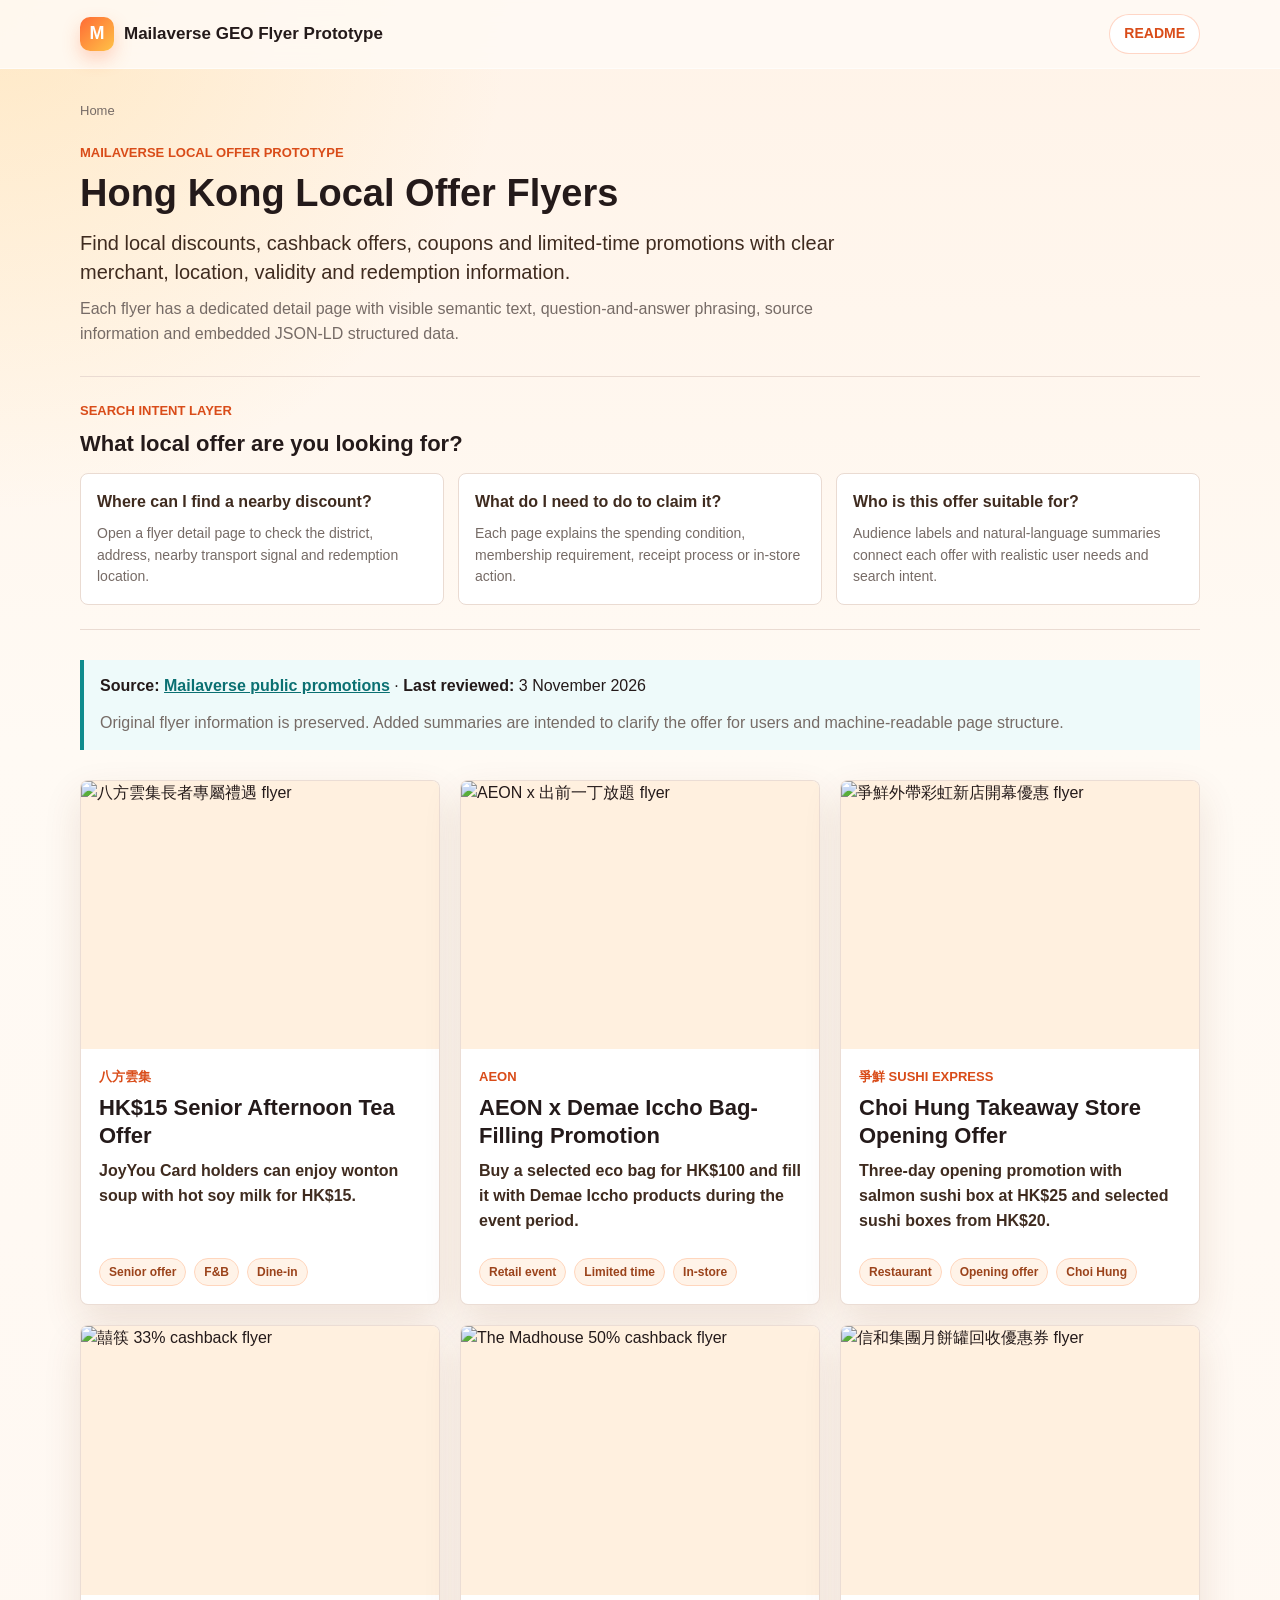
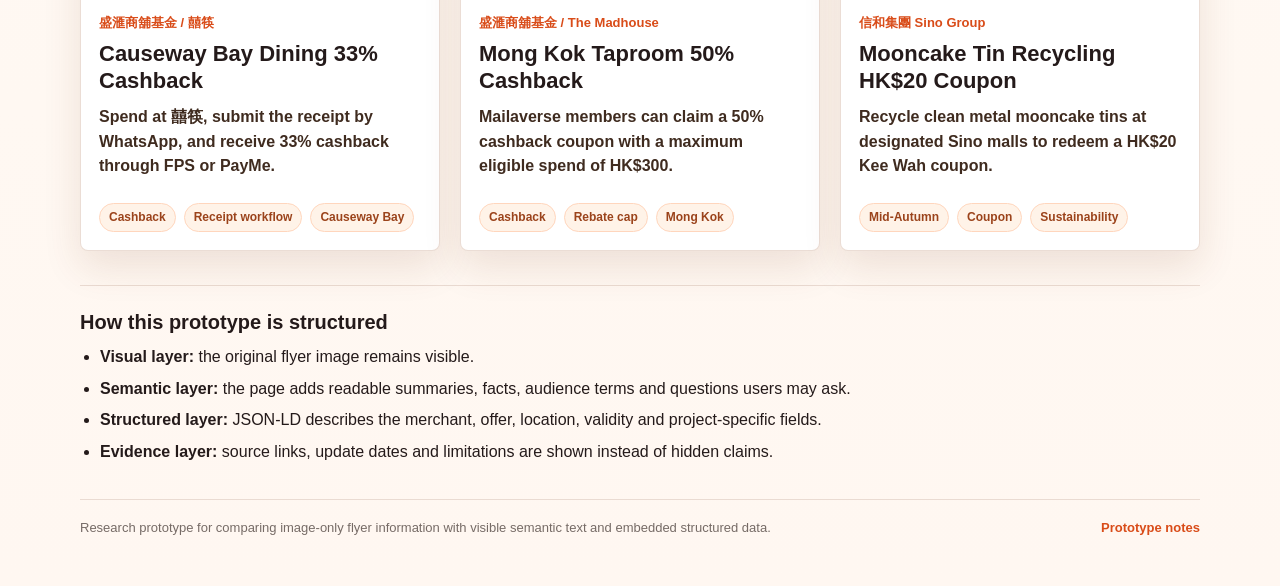
==== index.html @ 03ae6b52 "Add GEO flyer prototype and enable GitHub Pages. Co-authored-by: jwu07421 <jwu07421@users.noreply.gi" ====
<!doctype html>
<html lang="en">
<head>
  <meta charset="utf-8">
  <meta name="viewport" content="width=device-width, initial-scale=1">
  <title>Hong Kong Local Offer Flyers | Mailaverse GEO Prototype</title>
  <meta name="description" content="A structured collection of Hong Kong local offer flyers with visible summaries, search-intent questions and embedded JSON-LD examples.">
  <link rel="sitemap" type="application/xml" href="sitemap.xml">
  <link rel="stylesheet" href="assets/css/style.css">
  <script type="application/ld+json">
  {
    "@context": "https://schema.org",
    "@type": "ItemList",
    "name": "Mailaverse GEO flyer prototype offers",
    "description": "A small prototype list of selected Mailaverse flyer pages for testing semantic text and JSON-LD structured data.",
    "itemListElement": [
      {
        "@type": "ListItem",
        "position": 1,
        "url": "https://jwu07421.github.io/geo-flyer-prototype/offers/offer_001_bafang.html",
        "name": "八方雲集長者專屬禮遇"
      },
      {
        "@type": "ListItem",
        "position": 2,
        "url": "https://jwu07421.github.io/geo-flyer-prototype/offers/offer_002_aeon.html",
        "name": "AEON x 日清の出前一丁放題"
      },
      {
        "@type": "ListItem",
        "position": 3,
        "url": "https://jwu07421.github.io/geo-flyer-prototype/offers/offer_003_sushi_express.html",
        "name": "爭鮮外帶彩虹新店開幕優惠"
      },
      {
        "@type": "ListItem",
        "position": 4,
        "url": "https://jwu07421.github.io/geo-flyer-prototype/offers/offer_004_hei_chop.html",
        "name": "囍筷 33% 現金回贈"
      },
      {
        "@type": "ListItem",
        "position": 5,
        "url": "https://jwu07421.github.io/geo-flyer-prototype/offers/offer_005_madhouse.html",
        "name": "The Madhouse 50% 現金回贈"
      },
      {
        "@type": "ListItem",
        "position": 6,
        "url": "https://jwu07421.github.io/geo-flyer-prototype/offers/offer_006_sino_mooncake_recycling.html",
        "name": "信和集團月餅罐回收 HK$20 奇華優惠券"
      }
    ]
  }
  </script>
</head>
<body>
  <header class="site-header">
    <div class="site-header-inner">
      <div class="brand">Mailaverse GEO Flyer Prototype</div>
      <a class="nav-link" href="README.md">README</a>
    </div>
  </header>

  <main class="page-shell">
    <nav class="breadcrumbs" aria-label="Breadcrumb">
      <span aria-current="page">Home</span>
    </nav>

    <section class="intro">
      <p class="eyebrow">Mailaverse local offer prototype</p>
      <h1>Hong Kong Local Offer Flyers</h1>
      <p class="lead">Find local discounts, cashback offers, coupons and limited-time promotions with clear merchant, location, validity and redemption information.</p>
      <p class="muted">Each flyer has a dedicated detail page with visible semantic text, question-and-answer phrasing, source information and embedded JSON-LD structured data.</p>
    </section>

    <section class="question-strip" aria-labelledby="search-questions-heading">
      <div class="section-heading">
        <p class="eyebrow">Search intent layer</p>
        <h2 id="search-questions-heading">What local offer are you looking for?</h2>
      </div>
      <div class="question-grid">
        <article class="question-item">
          <h3>Where can I find a nearby discount?</h3>
          <p>Open a flyer detail page to check the district, address, nearby transport signal and redemption location.</p>
        </article>
        <article class="question-item">
          <h3>What do I need to do to claim it?</h3>
          <p>Each page explains the spending condition, membership requirement, receipt process or in-store action.</p>
        </article>
        <article class="question-item">
          <h3>Who is this offer suitable for?</h3>
          <p>Audience labels and natural-language summaries connect each offer with realistic user needs and search intent.</p>
        </article>
      </div>
    </section>

    <section class="source-bar" aria-label="Prototype source and update information">
      <p><strong>Source:</strong> <a href="https://portal.mailaverse.io/promotions">Mailaverse public promotions</a> · <strong>Last reviewed:</strong> <time datetime="2026-11-03">3 November 2026</time></p>
      <p class="muted">Original flyer information is preserved. Added summaries are intended to clarify the offer for users and machine-readable page structure.</p>
    </section>

    <section class="offer-grid" aria-label="Selected flyer pages">
      <a class="offer-card" href="offers/offer_001_bafang.html">
        <img src="https://storage.googleapis.com/flyer-genie.firebasestorage.app/flyers/8725f884-cecf-4f3e-906e-ceb6dc8c4cad.png" alt="八方雲集長者專屬禮遇 flyer">
        <div class="offer-card-body">
          <div class="merchant">八方雲集</div>
          <h2>HK$15 Senior Afternoon Tea Offer</h2>
          <p class="reward">JoyYou Card holders can enjoy wonton soup with hot soy milk for HK$15.</p>
          <div class="tag-row">
            <span class="tag">Senior offer</span>
            <span class="tag">F&B</span>
            <span class="tag">Dine-in</span>
          </div>
        </div>
      </a>

      <a class="offer-card" href="offers/offer_002_aeon.html">
        <img src="https://storage.googleapis.com/flyer-genie.firebasestorage.app/coverPhoto/1791027240029_coverPhoto_1791027239620.jpeg" alt="AEON x 出前一丁放題 flyer">
        <div class="offer-card-body">
          <div class="merchant">AEON</div>
          <h2>AEON x Demae Iccho Bag-Filling Promotion</h2>
          <p class="reward">Buy a selected eco bag for HK$100 and fill it with Demae Iccho products during the event period.</p>
          <div class="tag-row">
            <span class="tag">Retail event</span>
            <span class="tag">Limited time</span>
            <span class="tag">In-store</span>
          </div>
        </div>
      </a>

      <a class="offer-card" href="offers/offer_003_sushi_express.html">
        <img src="https://storage.googleapis.com/flyer-genie.firebasestorage.app/flyers/37bd74fc-16dc-4d5b-b337-3d75eebb409e.png" alt="爭鮮外帶彩虹新店開幕優惠 flyer">
        <div class="offer-card-body">
          <div class="merchant">爭鮮 SUSHI EXPRESS</div>
          <h2>Choi Hung Takeaway Store Opening Offer</h2>
          <p class="reward">Three-day opening promotion with salmon sushi box at HK$25 and selected sushi boxes from HK$20.</p>
          <div class="tag-row">
            <span class="tag">Restaurant</span>
            <span class="tag">Opening offer</span>
            <span class="tag">Choi Hung</span>
          </div>
        </div>
      </a>

      <a class="offer-card" href="offers/offer_004_hei_chop.html">
        <img src="https://storage.googleapis.com/flyer-genie.firebasestorage.app/flyers/be16b729-46cf-4326-9c2f-cbbdcfa36b12.png" alt="囍筷 33% cashback flyer">
        <div class="offer-card-body">
          <div class="merchant">盛滙商舖基金 / 囍筷</div>
          <h2>Causeway Bay Dining 33% Cashback</h2>
          <p class="reward">Spend at 囍筷, submit the receipt by WhatsApp, and receive 33% cashback through FPS or PayMe.</p>
          <div class="tag-row">
            <span class="tag">Cashback</span>
            <span class="tag">Receipt workflow</span>
            <span class="tag">Causeway Bay</span>
          </div>
        </div>
      </a>

      <a class="offer-card" href="offers/offer_005_madhouse.html">
        <img src="https://storage.googleapis.com/flyer-genie.firebasestorage.app/coverPhoto/1790765015491_coverPhoto_1790765011333.png" alt="The Madhouse 50% cashback flyer">
        <div class="offer-card-body">
          <div class="merchant">盛滙商舖基金 / The Madhouse</div>
          <h2>Mong Kok Taproom 50% Cashback</h2>
          <p class="reward">Mailaverse members can claim a 50% cashback coupon with a maximum eligible spend of HK$300.</p>
          <div class="tag-row">
            <span class="tag">Cashback</span>
            <span class="tag">Rebate cap</span>
            <span class="tag">Mong Kok</span>
          </div>
        </div>
      </a>

      <a class="offer-card" href="offers/offer_006_sino_mooncake_recycling.html">
        <img src="https://storage.googleapis.com/flyer-genie.firebasestorage.app/flyers/78d3bc1e-450d-4238-8495-13ba56b0217a.png" alt="信和集團月餅罐回收優惠券 flyer">
        <div class="offer-card-body">
          <div class="merchant">信和集團 Sino Group</div>
          <h2>Mooncake Tin Recycling HK$20 Coupon</h2>
          <p class="reward">Recycle clean metal mooncake tins at designated Sino malls to redeem a HK$20 Kee Wah coupon.</p>
          <div class="tag-row">
            <span class="tag">Mid-Autumn</span>
            <span class="tag">Coupon</span>
            <span class="tag">Sustainability</span>
          </div>
        </div>
      </a>
    </section>

    <section class="method-note" aria-labelledby="prototype-method-heading">
      <h2 id="prototype-method-heading">How this prototype is structured</h2>
      <ul class="method-list">
        <li><strong>Visual layer:</strong> the original flyer image remains visible.</li>
        <li><strong>Semantic layer:</strong> the page adds readable summaries, facts, audience terms and questions users may ask.</li>
        <li><strong>Structured layer:</strong> JSON-LD describes the merchant, offer, location, validity and project-specific fields.</li>
        <li><strong>Evidence layer:</strong> source links, update dates and limitations are shown instead of hidden claims.</li>
      </ul>
    </section>

    <footer class="site-footer">
      <p>Research prototype for comparing image-only flyer information with visible semantic text and embedded structured data.</p>
      <a href="README.md">Prototype notes</a>
    </footer>
  </main>
</body>
</html>
---- assets/css/style.css ----
:root {
  color-scheme: light;
  --ink: #241a1a;
  --muted: #766b66;
  --line: #eadbd2;
  --paper: #ffffff;
  --soft: #fff7f1;
  --cream: #fffaf4;
  --coral: #ff6b35;
  --coral-dark: #d94c19;
  --gold: #ffc247;
  --teal: #0f8b8d;
  --green: #12835a;
  --amber: #b46800;
  --shadow: 0 16px 38px rgba(116, 54, 24, 0.12);
}

* {
  box-sizing: border-box;
}

body {
  margin: 0;
  background:
    radial-gradient(circle at top left, rgba(255, 194, 71, 0.22), transparent 32rem),
    linear-gradient(180deg, #fff3e8 0%, #fffaf4 34%, #fff7f1 100%);
  color: var(--ink);
  font-family: Arial, Helvetica, sans-serif;
  line-height: 1.55;
}

a {
  color: inherit;
}

.site-header {
  position: sticky;
  top: 0;
  z-index: 10;
  border-bottom: 1px solid rgba(255, 255, 255, 0.62);
  background: rgba(255, 250, 244, 0.88);
  backdrop-filter: blur(14px);
}

.site-header-inner,
.page-shell {
  width: min(1120px, calc(100% - 40px));
  margin: 0 auto;
}

.site-header-inner {
  display: flex;
  align-items: center;
  justify-content: space-between;
  gap: 24px;
  min-height: 68px;
}

.brand {
  display: inline-flex;
  align-items: center;
  gap: 10px;
  font-size: 17px;
  font-weight: 700;
}

.brand::before {
  display: inline-grid;
  width: 34px;
  height: 34px;
  border-radius: 10px;
  background: linear-gradient(135deg, var(--coral), var(--gold));
  box-shadow: 0 8px 18px rgba(255, 107, 53, 0.28);
  color: #ffffff;
  content: "M";
  font-size: 18px;
  font-weight: 800;
  place-items: center;
}

.nav-link {
  border: 1px solid rgba(255, 107, 53, 0.28);
  border-radius: 999px;
  background: #ffffff;
  color: var(--coral-dark);
  font-size: 14px;
  font-weight: 700;
  padding: 8px 14px;
  text-decoration: none;
}

.page-shell {
  padding: 32px 0 48px;
}

.breadcrumbs {
  display: flex;
  gap: 8px;
  margin-bottom: 22px;
  color: var(--muted);
  font-size: 13px;
}

.breadcrumbs a {
  color: var(--coral-dark);
  font-weight: 700;
  text-decoration: none;
}

.intro {
  max-width: 780px;
  margin-bottom: 28px;
}

.lead {
  color: #3f2b1f;
  font-size: 20px;
  line-height: 1.45;
  margin-bottom: 10px;
}

.eyebrow {
  color: var(--coral-dark);
  font-size: 13px;
  font-weight: 700;
  letter-spacing: 0;
  margin: 0 0 8px;
  text-transform: uppercase;
}

h1 {
  font-size: 38px;
  line-height: 1.2;
  margin: 0 0 12px;
}

h2 {
  font-size: 22px;
  line-height: 1.25;
  margin: 0 0 10px;
}

h3 {
  font-size: 17px;
  margin: 0 0 8px;
}

p {
  margin: 0 0 12px;
}

.section-heading {
  margin-bottom: 16px;
}

.section-heading h2 {
  margin-bottom: 0;
}

.question-strip {
  border-top: 1px solid var(--line);
  border-bottom: 1px solid var(--line);
  margin: 30px 0;
  padding: 24px 0;
}

.question-grid {
  display: grid;
  grid-template-columns: repeat(3, minmax(0, 1fr));
  gap: 14px;
}

.question-item {
  border: 1px solid var(--line);
  border-radius: 8px;
  background: #ffffff;
  padding: 16px;
}

.question-item h3 {
  color: #3f2b1f;
  font-size: 16px;
}

.question-item p {
  color: var(--muted);
  font-size: 14px;
  margin-bottom: 0;
}

.source-bar {
  border-left: 4px solid var(--teal);
  background: #eefafa;
  margin: 24px 0 30px;
  padding: 14px 16px;
}

.source-bar p:last-child {
  margin-bottom: 0;
}

.source-bar a,
.source-section a {
  color: #0b7072;
  font-weight: 700;
}

.muted {
  color: var(--muted);
}

.offer-grid {
  display: grid;
  grid-template-columns: repeat(3, minmax(0, 1fr));
  gap: 20px;
}

.offer-card {
  display: flex;
  min-height: 100%;
  overflow: hidden;
  flex-direction: column;
  border: 1px solid rgba(234, 219, 210, 0.92);
  border-radius: 8px;
  background: var(--paper);
  box-shadow: var(--shadow);
  text-decoration: none;
  transition: transform 160ms ease, box-shadow 160ms ease;
}

.offer-card:hover {
  box-shadow: 0 20px 44px rgba(116, 54, 24, 0.16);
  transform: translateY(-3px);
}

.offer-card img {
  width: 100%;
  aspect-ratio: 4 / 3;
  object-fit: cover;
  background: #fff0df;
}

.offer-card-body {
  display: flex;
  flex: 1;
  flex-direction: column;
  padding: 18px;
}

.merchant {
  color: var(--coral-dark);
  font-size: 13px;
  font-weight: 700;
  margin-bottom: 7px;
}

.reward {
  color: #3f2b1f;
  font-weight: 700;
}

.tag-row {
  display: flex;
  flex-wrap: wrap;
  gap: 8px;
  margin-top: auto;
  padding-top: 12px;
}

.tag {
  border: 1px solid #ffd6bd;
  border-radius: 999px;
  background: #fff3e8;
  color: #9b431b;
  font-size: 12px;
  font-weight: 700;
  padding: 4px 9px;
}

.detail-grid {
  display: grid;
  grid-template-columns: minmax(0, 1.08fr) minmax(320px, 0.92fr);
  gap: 24px;
  align-items: start;
}

.page-meta {
  display: flex;
  flex-wrap: wrap;
  gap: 8px;
  margin-top: 16px;
}

.meta-chip {
  border: 1px solid #ffd6bd;
  border-radius: 999px;
  background: #fff3e8;
  color: #9b431b;
  font-size: 12px;
  font-weight: 700;
  padding: 4px 10px;
}

.panel {
  overflow: hidden;
  border: 1px solid rgba(234, 219, 210, 0.92);
  border-radius: 8px;
  background: var(--paper);
  box-shadow: var(--shadow);
}

.panel-body {
  padding: 22px;
}

.flyer-image {
  display: block;
  width: 100%;
  border-bottom: 1px solid var(--line);
  background: #fff0df;
}

.field-list {
  display: grid;
  grid-template-columns: 150px minmax(0, 1fr);
  gap: 12px 18px;
  margin: 0;
}

.field-list dt {
  color: var(--muted);
  font-weight: 700;
}

.field-list dd {
  margin: 0;
}

.section {
  margin-top: 22px;
}

.question-list {
  margin-top: 28px;
}

.persona-section {
  border-top: 1px solid var(--line);
  margin-top: 30px;
  padding-top: 24px;
}

.persona-summary {
  max-width: 820px;
  color: #3f2b1f;
  margin-bottom: 16px;
}

.persona-grid {
  display: grid;
  grid-template-columns: repeat(3, minmax(0, 1fr));
  gap: 12px;
}

.persona-item {
  border: 1px solid #d6ecec;
  border-radius: 8px;
  background: #f5ffff;
  padding: 14px;
}

.persona-item h3 {
  color: #0b7072;
  font-size: 15px;
}

.persona-item p {
  color: #3f2b1f;
  font-size: 14px;
  margin-bottom: 0;
}

.question-list > h2 {
  margin-bottom: 14px;
}

.question-list .question-item {
  margin-bottom: 10px;
}

.question-list .question-item p {
  color: #3f2b1f;
}

.source-section {
  border-top: 1px solid var(--line);
  margin-top: 30px;
  padding-top: 24px;
}

.source-section h2 {
  font-size: 20px;
}

.source-list,
.method-list {
  margin: 0;
  padding-left: 20px;
}

.source-list li,
.method-list li {
  margin-bottom: 7px;
}

.method-note {
  border-top: 1px solid var(--line);
  margin-top: 34px;
  padding-top: 24px;
}

.method-note h2 {
  font-size: 20px;
}

.site-footer {
  display: flex;
  align-items: center;
  justify-content: space-between;
  gap: 20px;
  border-top: 1px solid var(--line);
  margin-top: 34px;
  padding-top: 18px;
  color: var(--muted);
  font-size: 13px;
}

.site-footer p {
  margin-bottom: 0;
}

.site-footer a {
  color: var(--coral-dark);
  font-weight: 700;
  text-decoration: none;
}

.json-note {
  border-left: 4px solid var(--teal);
  background: #eefafa;
  padding: 14px 16px;
}

.schema-note {
  border-left: 4px solid var(--coral);
  background: #fff3e8;
  padding: 14px 16px;
}

.footer-note {
  margin-top: 30px;
  color: var(--muted);
  font-size: 13px;
}

@media (max-width: 860px) {
  .offer-grid,
  .question-grid,
  .detail-grid,
  .persona-grid {
    grid-template-columns: 1fr;
  }

  h1 {
    font-size: 28px;
  }

  .field-list {
    grid-template-columns: 1fr;
  }

  .site-footer {
    align-items: flex-start;
    flex-direction: column;
  }
}
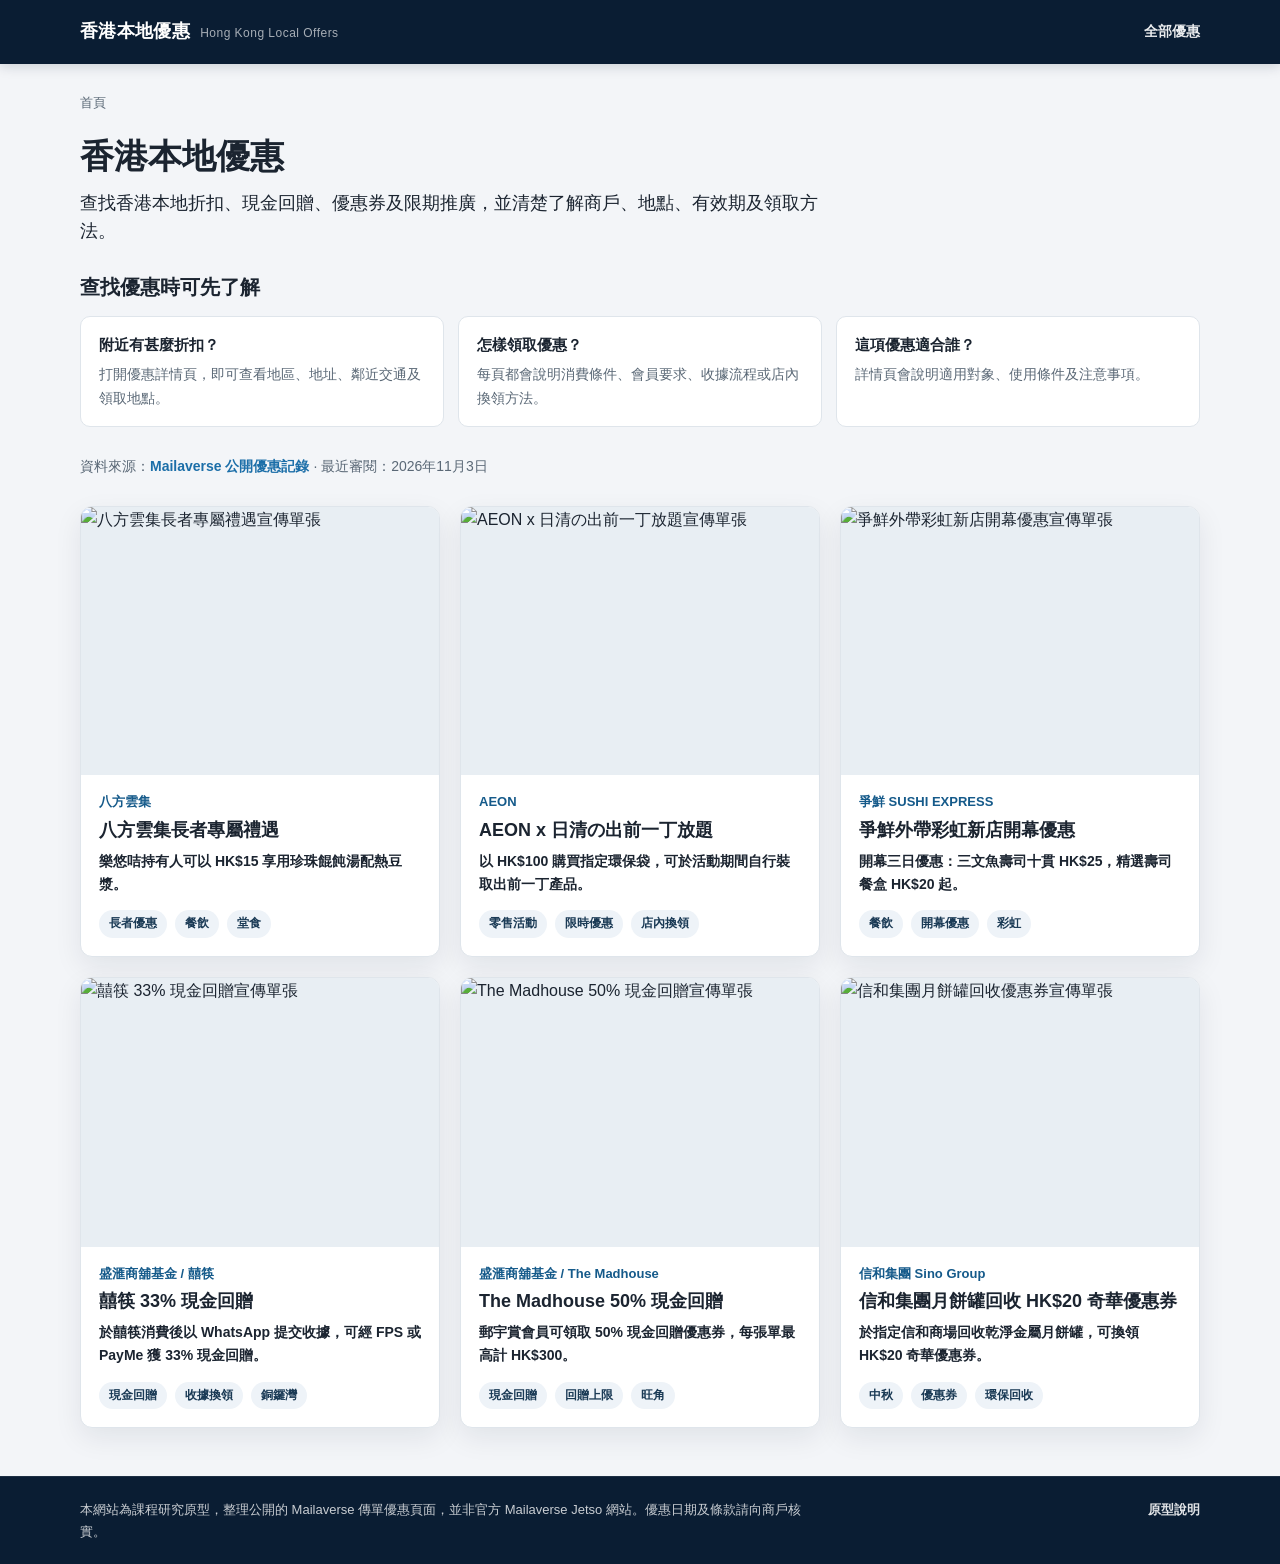
==== commit 1fdf481d: "Restyle prototype as a consumer offer directory and hide JSON-LD from the visible page. Co-authored-" ====
--- a/index.html
+++ b/index.html
@@ -1,205 +1,233 @@
 <!doctype html>
-<html lang="en">
+<html lang="zh-Hant">
 <head>
   <meta charset="utf-8">
   <meta name="viewport" content="width=device-width, initial-scale=1">
-  <title>Hong Kong Local Offer Flyers | Mailaverse GEO Prototype</title>
-  <meta name="description" content="A structured collection of Hong Kong local offer flyers with visible summaries, search-intent questions and embedded JSON-LD examples.">
+  <title>香港本地優惠</title>
+  <meta name="description" content="查找香港本地折扣、現金回贈、優惠券及限期推廣，並清楚了解商戶、地點、有效期及領取方法。">
   <link rel="sitemap" type="application/xml" href="sitemap.xml">
   <link rel="stylesheet" href="assets/css/style.css">
   <script type="application/ld+json">
-  {
-    "@context": "https://schema.org",
-    "@type": "ItemList",
-    "name": "Mailaverse GEO flyer prototype offers",
-    "description": "A small prototype list of selected Mailaverse flyer pages for testing semantic text and JSON-LD structured data.",
-    "itemListElement": [
-      {
-        "@type": "ListItem",
-        "position": 1,
-        "url": "https://jwu07421.github.io/geo-flyer-prototype/offers/offer_001_bafang.html",
-        "name": "八方雲集長者專屬禮遇"
+{
+  "@context": "https://schema.org",
+  "@graph": [
+    {
+      "@type": "WebSite",
+      "@id": "https://jwu07421.github.io/geo-flyer-prototype/#website",
+      "name": "香港本地優惠",
+      "url": "https://jwu07421.github.io/geo-flyer-prototype/",
+      "inLanguage": "zh-Hant",
+      "description": "查找香港本地折扣、現金回贈、優惠券及限期推廣。"
+    },
+    {
+      "@type": "WebPage",
+      "@id": "https://jwu07421.github.io/geo-flyer-prototype/#webpage",
+      "url": "https://jwu07421.github.io/geo-flyer-prototype/",
+      "name": "香港本地優惠",
+      "isPartOf": {
+        "@id": "https://jwu07421.github.io/geo-flyer-prototype/#website"
       },
-      {
-        "@type": "ListItem",
-        "position": 2,
-        "url": "https://jwu07421.github.io/geo-flyer-prototype/offers/offer_002_aeon.html",
-        "name": "AEON x 日清の出前一丁放題"
+      "breadcrumb": {
+        "@id": "https://jwu07421.github.io/geo-flyer-prototype/#breadcrumb"
       },
-      {
-        "@type": "ListItem",
-        "position": 3,
-        "url": "https://jwu07421.github.io/geo-flyer-prototype/offers/offer_003_sushi_express.html",
-        "name": "爭鮮外帶彩虹新店開幕優惠"
-      },
-      {
-        "@type": "ListItem",
-        "position": 4,
-        "url": "https://jwu07421.github.io/geo-flyer-prototype/offers/offer_004_hei_chop.html",
-        "name": "囍筷 33% 現金回贈"
-      },
-      {
-        "@type": "ListItem",
-        "position": 5,
-        "url": "https://jwu07421.github.io/geo-flyer-prototype/offers/offer_005_madhouse.html",
-        "name": "The Madhouse 50% 現金回贈"
-      },
-      {
-        "@type": "ListItem",
-        "position": 6,
-        "url": "https://jwu07421.github.io/geo-flyer-prototype/offers/offer_006_sino_mooncake_recycling.html",
-        "name": "信和集團月餅罐回收 HK$20 奇華優惠券"
+      "inLanguage": "zh-Hant",
+      "dateModified": "2026-11-03",
+      "mainEntity": {
+        "@id": "https://jwu07421.github.io/geo-flyer-prototype/#offer-list"
       }
-    ]
-  }
+    },
+    {
+      "@type": "BreadcrumbList",
+      "@id": "https://jwu07421.github.io/geo-flyer-prototype/#breadcrumb",
+      "itemListElement": [
+        {
+          "@type": "ListItem",
+          "position": 1,
+          "name": "首頁",
+          "item": "https://jwu07421.github.io/geo-flyer-prototype/"
+        }
+      ]
+    },
+    {
+      "@type": "ItemList",
+      "@id": "https://jwu07421.github.io/geo-flyer-prototype/#offer-list",
+      "name": "香港本地優惠",
+      "description": "精選香港本地商戶優惠，包括折扣、現金回贈、優惠券及限期推廣。",
+      "itemListElement": [
+        {
+          "@type": "ListItem",
+          "position": 1,
+          "url": "https://jwu07421.github.io/geo-flyer-prototype/offers/offer_001_bafang.html",
+          "name": "八方雲集長者專屬禮遇"
+        },
+        {
+          "@type": "ListItem",
+          "position": 2,
+          "url": "https://jwu07421.github.io/geo-flyer-prototype/offers/offer_002_aeon.html",
+          "name": "AEON x 日清の出前一丁放題"
+        },
+        {
+          "@type": "ListItem",
+          "position": 3,
+          "url": "https://jwu07421.github.io/geo-flyer-prototype/offers/offer_003_sushi_express.html",
+          "name": "爭鮮外帶彩虹新店開幕優惠"
+        },
+        {
+          "@type": "ListItem",
+          "position": 4,
+          "url": "https://jwu07421.github.io/geo-flyer-prototype/offers/offer_004_hei_chop.html",
+          "name": "囍筷 33% 現金回贈"
+        },
+        {
+          "@type": "ListItem",
+          "position": 5,
+          "url": "https://jwu07421.github.io/geo-flyer-prototype/offers/offer_005_madhouse.html",
+          "name": "The Madhouse 50% 現金回贈"
+        },
+        {
+          "@type": "ListItem",
+          "position": 6,
+          "url": "https://jwu07421.github.io/geo-flyer-prototype/offers/offer_006_sino_mooncake_recycling.html",
+          "name": "信和集團月餅罐回收 HK$20 奇華優惠券"
+        }
+      ]
+    }
+  ]
+}
   </script>
 </head>
 <body>
   <header class="site-header">
     <div class="site-header-inner">
-      <div class="brand">Mailaverse GEO Flyer Prototype</div>
-      <a class="nav-link" href="README.md">README</a>
+      <a class="brand" href="index.html">香港本地優惠<span class="brand-sub">Hong Kong Local Offers</span></a>
+      <a class="nav-link" href="index.html">全部優惠</a>
     </div>
   </header>
 
   <main class="page-shell">
-    <nav class="breadcrumbs" aria-label="Breadcrumb">
-      <span aria-current="page">Home</span>
+    <nav class="breadcrumbs" aria-label="導覽路徑">
+      <span aria-current="page">首頁</span>
     </nav>
 
     <section class="intro">
-      <p class="eyebrow">Mailaverse local offer prototype</p>
-      <h1>Hong Kong Local Offer Flyers</h1>
-      <p class="lead">Find local discounts, cashback offers, coupons and limited-time promotions with clear merchant, location, validity and redemption information.</p>
-      <p class="muted">Each flyer has a dedicated detail page with visible semantic text, question-and-answer phrasing, source information and embedded JSON-LD structured data.</p>
+      <h1>香港本地優惠</h1>
+      <p class="lead">查找香港本地折扣、現金回贈、優惠券及限期推廣，並清楚了解商戶、地點、有效期及領取方法。</p>
     </section>
 
-    <section class="question-strip" aria-labelledby="search-questions-heading">
+    <section class="help-strip" aria-labelledby="help-heading">
       <div class="section-heading">
-        <p class="eyebrow">Search intent layer</p>
-        <h2 id="search-questions-heading">What local offer are you looking for?</h2>
+        <h2 id="help-heading">查找優惠時可先了解</h2>
       </div>
-      <div class="question-grid">
-        <article class="question-item">
-          <h3>Where can I find a nearby discount?</h3>
-          <p>Open a flyer detail page to check the district, address, nearby transport signal and redemption location.</p>
+      <div class="help-grid">
+        <article class="help-item">
+          <h3>附近有甚麼折扣？</h3>
+          <p>打開優惠詳情頁，即可查看地區、地址、鄰近交通及領取地點。</p>
         </article>
-        <article class="question-item">
-          <h3>What do I need to do to claim it?</h3>
-          <p>Each page explains the spending condition, membership requirement, receipt process or in-store action.</p>
+        <article class="help-item">
+          <h3>怎樣領取優惠？</h3>
+          <p>每頁都會說明消費條件、會員要求、收據流程或店內換領方法。</p>
         </article>
-        <article class="question-item">
-          <h3>Who is this offer suitable for?</h3>
-          <p>Audience labels and natural-language summaries connect each offer with realistic user needs and search intent.</p>
+        <article class="help-item">
+          <h3>這項優惠適合誰？</h3>
+          <p>詳情頁會說明適用對象、使用條件及注意事項。</p>
         </article>
       </div>
     </section>
 
-    <section class="source-bar" aria-label="Prototype source and update information">
-      <p><strong>Source:</strong> <a href="https://portal.mailaverse.io/promotions">Mailaverse public promotions</a> · <strong>Last reviewed:</strong> <time datetime="2026-11-03">3 November 2026</time></p>
-      <p class="muted">Original flyer information is preserved. Added summaries are intended to clarify the offer for users and machine-readable page structure.</p>
+    <p class="source-bar">資料來源：<a href="https://portal.mailaverse.io/promotions">Mailaverse 公開優惠記錄</a> · 最近審閱：<time datetime="2026-11-03">2026年11月3日</time></p>
+
+    <section class="offer-grid" aria-label="精選優惠">
+      <a class="offer-card" href="offers/offer_001_bafang.html">
+        <img src="https://storage.googleapis.com/flyer-genie.firebasestorage.app/flyers/8725f884-cecf-4f3e-906e-ceb6dc8c4cad.png" alt="八方雲集長者專屬禮遇宣傳單張">
+        <div class="offer-card-body">
+          <div class="merchant">八方雲集</div>
+          <h2>八方雲集長者專屬禮遇</h2>
+          <p class="reward">樂悠咭持有人可以 HK$15 享用珍珠餛飩湯配熱豆漿。</p>
+          <div class="tag-row">
+            <span class="tag">長者優惠</span>
+            <span class="tag">餐飲</span>
+            <span class="tag">堂食</span>
+          </div>
+        </div>
+      </a>
+
+      <a class="offer-card" href="offers/offer_002_aeon.html">
+        <img src="https://storage.googleapis.com/flyer-genie.firebasestorage.app/coverPhoto/1791027240029_coverPhoto_1791027239620.jpeg" alt="AEON x 日清の出前一丁放題宣傳單張">
+        <div class="offer-card-body">
+          <div class="merchant">AEON</div>
+          <h2>AEON x 日清の出前一丁放題</h2>
+          <p class="reward">以 HK$100 購買指定環保袋，可於活動期間自行裝取出前一丁產品。</p>
+          <div class="tag-row">
+            <span class="tag">零售活動</span>
+            <span class="tag">限時優惠</span>
+            <span class="tag">店內換領</span>
+          </div>
+        </div>
+      </a>
+
+      <a class="offer-card" href="offers/offer_003_sushi_express.html">
+        <img src="https://storage.googleapis.com/flyer-genie.firebasestorage.app/flyers/37bd74fc-16dc-4d5b-b337-3d75eebb409e.png" alt="爭鮮外帶彩虹新店開幕優惠宣傳單張">
+        <div class="offer-card-body">
+          <div class="merchant">爭鮮 SUSHI EXPRESS</div>
+          <h2>爭鮮外帶彩虹新店開幕優惠</h2>
+          <p class="reward">開幕三日優惠：三文魚壽司十貫 HK$25，精選壽司餐盒 HK$20 起。</p>
+          <div class="tag-row">
+            <span class="tag">餐飲</span>
+            <span class="tag">開幕優惠</span>
+            <span class="tag">彩虹</span>
+          </div>
+        </div>
+      </a>
+
+      <a class="offer-card" href="offers/offer_004_hei_chop.html">
+        <img src="https://storage.googleapis.com/flyer-genie.firebasestorage.app/flyers/be16b729-46cf-4326-9c2f-cbbdcfa36b12.png" alt="囍筷 33% 現金回贈宣傳單張">
+        <div class="offer-card-body">
+          <div class="merchant">盛滙商舖基金 / 囍筷</div>
+          <h2>囍筷 33% 現金回贈</h2>
+          <p class="reward">於囍筷消費後以 WhatsApp 提交收據，可經 FPS 或 PayMe 獲 33% 現金回贈。</p>
+          <div class="tag-row">
+            <span class="tag">現金回贈</span>
+            <span class="tag">收據換領</span>
+            <span class="tag">銅鑼灣</span>
+          </div>
+        </div>
+      </a>
+
+      <a class="offer-card" href="offers/offer_005_madhouse.html">
+        <img src="https://storage.googleapis.com/flyer-genie.firebasestorage.app/coverPhoto/1790765015491_coverPhoto_1790765011333.png" alt="The Madhouse 50% 現金回贈宣傳單張">
+        <div class="offer-card-body">
+          <div class="merchant">盛滙商舖基金 / The Madhouse</div>
+          <h2>The Madhouse 50% 現金回贈</h2>
+          <p class="reward">郵宇賞會員可領取 50% 現金回贈優惠券，每張單最高計 HK$300。</p>
+          <div class="tag-row">
+            <span class="tag">現金回贈</span>
+            <span class="tag">回贈上限</span>
+            <span class="tag">旺角</span>
+          </div>
+        </div>
+      </a>
+
+      <a class="offer-card" href="offers/offer_006_sino_mooncake_recycling.html">
+        <img src="https://storage.googleapis.com/flyer-genie.firebasestorage.app/flyers/78d3bc1e-450d-4238-8495-13ba56b0217a.png" alt="信和集團月餅罐回收優惠券宣傳單張">
+        <div class="offer-card-body">
+          <div class="merchant">信和集團 Sino Group</div>
+          <h2>信和集團月餅罐回收 HK$20 奇華優惠券</h2>
+          <p class="reward">於指定信和商場回收乾淨金屬月餅罐，可換領 HK$20 奇華優惠券。</p>
+          <div class="tag-row">
+            <span class="tag">中秋</span>
+            <span class="tag">優惠券</span>
+            <span class="tag">環保回收</span>
+          </div>
+        </div>
+      </a>
     </section>
-
-    <section class="offer-grid" aria-label="Selected flyer pages">
-      <a class="offer-card" href="offers/offer_001_bafang.html">
-        <img src="https://storage.googleapis.com/flyer-genie.firebasestorage.app/flyers/8725f884-cecf-4f3e-906e-ceb6dc8c4cad.png" alt="八方雲集長者專屬禮遇 flyer">
-        <div class="offer-card-body">
-          <div class="merchant">八方雲集</div>
-          <h2>HK$15 Senior Afternoon Tea Offer</h2>
-          <p class="reward">JoyYou Card holders can enjoy wonton soup with hot soy milk for HK$15.</p>
-          <div class="tag-row">
-            <span class="tag">Senior offer</span>
-            <span class="tag">F&B</span>
-            <span class="tag">Dine-in</span>
-          </div>
-        </div>
-      </a>
-
-      <a class="offer-card" href="offers/offer_002_aeon.html">
-        <img src="https://storage.googleapis.com/flyer-genie.firebasestorage.app/coverPhoto/1791027240029_coverPhoto_1791027239620.jpeg" alt="AEON x 出前一丁放題 flyer">
-        <div class="offer-card-body">
-          <div class="merchant">AEON</div>
-          <h2>AEON x Demae Iccho Bag-Filling Promotion</h2>
-          <p class="reward">Buy a selected eco bag for HK$100 and fill it with Demae Iccho products during the event period.</p>
-          <div class="tag-row">
-            <span class="tag">Retail event</span>
-            <span class="tag">Limited time</span>
-            <span class="tag">In-store</span>
-          </div>
-        </div>
-      </a>
-
-      <a class="offer-card" href="offers/offer_003_sushi_express.html">
-        <img src="https://storage.googleapis.com/flyer-genie.firebasestorage.app/flyers/37bd74fc-16dc-4d5b-b337-3d75eebb409e.png" alt="爭鮮外帶彩虹新店開幕優惠 flyer">
-        <div class="offer-card-body">
-          <div class="merchant">爭鮮 SUSHI EXPRESS</div>
-          <h2>Choi Hung Takeaway Store Opening Offer</h2>
-          <p class="reward">Three-day opening promotion with salmon sushi box at HK$25 and selected sushi boxes from HK$20.</p>
-          <div class="tag-row">
-            <span class="tag">Restaurant</span>
-            <span class="tag">Opening offer</span>
-            <span class="tag">Choi Hung</span>
-          </div>
-        </div>
-      </a>
-
-      <a class="offer-card" href="offers/offer_004_hei_chop.html">
-        <img src="https://storage.googleapis.com/flyer-genie.firebasestorage.app/flyers/be16b729-46cf-4326-9c2f-cbbdcfa36b12.png" alt="囍筷 33% cashback flyer">
-        <div class="offer-card-body">
-          <div class="merchant">盛滙商舖基金 / 囍筷</div>
-          <h2>Causeway Bay Dining 33% Cashback</h2>
-          <p class="reward">Spend at 囍筷, submit the receipt by WhatsApp, and receive 33% cashback through FPS or PayMe.</p>
-          <div class="tag-row">
-            <span class="tag">Cashback</span>
-            <span class="tag">Receipt workflow</span>
-            <span class="tag">Causeway Bay</span>
-          </div>
-        </div>
-      </a>
-
-      <a class="offer-card" href="offers/offer_005_madhouse.html">
-        <img src="https://storage.googleapis.com/flyer-genie.firebasestorage.app/coverPhoto/1790765015491_coverPhoto_1790765011333.png" alt="The Madhouse 50% cashback flyer">
-        <div class="offer-card-body">
-          <div class="merchant">盛滙商舖基金 / The Madhouse</div>
-          <h2>Mong Kok Taproom 50% Cashback</h2>
-          <p class="reward">Mailaverse members can claim a 50% cashback coupon with a maximum eligible spend of HK$300.</p>
-          <div class="tag-row">
-            <span class="tag">Cashback</span>
-            <span class="tag">Rebate cap</span>
-            <span class="tag">Mong Kok</span>
-          </div>
-        </div>
-      </a>
-
-      <a class="offer-card" href="offers/offer_006_sino_mooncake_recycling.html">
-        <img src="https://storage.googleapis.com/flyer-genie.firebasestorage.app/flyers/78d3bc1e-450d-4238-8495-13ba56b0217a.png" alt="信和集團月餅罐回收優惠券 flyer">
-        <div class="offer-card-body">
-          <div class="merchant">信和集團 Sino Group</div>
-          <h2>Mooncake Tin Recycling HK$20 Coupon</h2>
-          <p class="reward">Recycle clean metal mooncake tins at designated Sino malls to redeem a HK$20 Kee Wah coupon.</p>
-          <div class="tag-row">
-            <span class="tag">Mid-Autumn</span>
-            <span class="tag">Coupon</span>
-            <span class="tag">Sustainability</span>
-          </div>
-        </div>
-      </a>
-    </section>
-
-    <section class="method-note" aria-labelledby="prototype-method-heading">
-      <h2 id="prototype-method-heading">How this prototype is structured</h2>
-      <ul class="method-list">
-        <li><strong>Visual layer:</strong> the original flyer image remains visible.</li>
-        <li><strong>Semantic layer:</strong> the page adds readable summaries, facts, audience terms and questions users may ask.</li>
-        <li><strong>Structured layer:</strong> JSON-LD describes the merchant, offer, location, validity and project-specific fields.</li>
-        <li><strong>Evidence layer:</strong> source links, update dates and limitations are shown instead of hidden claims.</li>
-      </ul>
-    </section>
+  </main>
 
     <footer class="site-footer">
-      <p>Research prototype for comparing image-only flyer information with visible semantic text and embedded structured data.</p>
-      <a href="README.md">Prototype notes</a>
+      <div class="site-footer-inner">
+        <p>本網站為課程研究原型，整理公開的 Mailaverse 傳單優惠頁面，並非官方 Mailaverse Jetso 網站。優惠日期及條款請向商戶核實。</p>
+        <a href="README.md">原型說明</a>
+      </div>
     </footer>
-  </main>
 </body>
 </html>
--- a/assets/css/style.css
+++ b/assets/css/style.css
@@ -1,45 +1,58 @@
+/* Hong Kong local offers directory — consumer-facing layout.
+   Structured data lives only in each page <head> as JSON-LD. */
+
 :root {
   color-scheme: light;
-  --ink: #241a1a;
-  --muted: #766b66;
-  --line: #eadbd2;
+  --navy: #0a1d33;
+  --navy-soft: #143049;
+  --ink: #1b2430;
+  --muted: #5a6876;
+  --line: #dfe5eb;
   --paper: #ffffff;
-  --soft: #fff7f1;
-  --cream: #fffaf4;
-  --coral: #ff6b35;
-  --coral-dark: #d94c19;
-  --gold: #ffc247;
-  --teal: #0f8b8d;
-  --green: #12835a;
-  --amber: #b46800;
-  --shadow: 0 16px 38px rgba(116, 54, 24, 0.12);
+  --bg: #f3f5f8;
+  --accent: #1b6ea8;
+  --accent-dark: #155a8a;
+  --chip-bg: #eef3f8;
+  --chip-ink: #1a3a55;
+  --shadow: 0 10px 28px rgba(10, 29, 51, 0.08);
 }
 
 * {
   box-sizing: border-box;
 }
 
+html {
+  scroll-behavior: smooth;
+}
+
 body {
   margin: 0;
-  background:
-    radial-gradient(circle at top left, rgba(255, 194, 71, 0.22), transparent 32rem),
-    linear-gradient(180deg, #fff3e8 0%, #fffaf4 34%, #fff7f1 100%);
+  background: var(--bg);
   color: var(--ink);
-  font-family: Arial, Helvetica, sans-serif;
-  line-height: 1.55;
+  font-family: "PingFang TC", "Hiragino Sans CNS", "Noto Sans TC", "Microsoft JhengHei", Arial, Helvetica, sans-serif;
+  line-height: 1.65;
 }
 
 a {
-  color: inherit;
+  color: var(--accent);
+}
+
+a:hover {
+  color: var(--accent-dark);
+}
+
+img {
+  max-width: 100%;
+  height: auto;
 }
 
 .site-header {
   position: sticky;
   top: 0;
   z-index: 10;
-  border-bottom: 1px solid rgba(255, 255, 255, 0.62);
-  background: rgba(255, 250, 244, 0.88);
-  backdrop-filter: blur(14px);
+  background: var(--navy);
+  color: #ffffff;
+  box-shadow: 0 2px 12px rgba(10, 29, 51, 0.18);
 }
 
 .site-header-inner,
@@ -53,48 +66,51 @@
   align-items: center;
   justify-content: space-between;
   gap: 24px;
-  min-height: 68px;
+  min-height: 64px;
 }
 
 .brand {
   display: inline-flex;
+  align-items: baseline;
+  gap: 10px;
+  color: #ffffff;
+  font-size: 18px;
+  font-weight: 700;
+  letter-spacing: 0.02em;
+  text-decoration: none;
+}
+
+.brand:hover {
+  color: #ffffff;
+}
+
+.brand-sub {
+  color: rgba(255, 255, 255, 0.64);
+  font-size: 12px;
+  font-weight: 500;
+  letter-spacing: 0.04em;
+}
+
+.nav-link {
+  color: rgba(255, 255, 255, 0.92);
+  font-size: 14px;
+  font-weight: 600;
+  text-decoration: none;
+}
+
+.nav-link:hover {
+  color: #ffffff;
+  text-decoration: underline;
+}
+
+.page-shell {
+  padding: 28px 0 48px;
+}
+
+.breadcrumbs {
+  display: flex;
+  flex-wrap: wrap;
   align-items: center;
-  gap: 10px;
-  font-size: 17px;
-  font-weight: 700;
-}
-
-.brand::before {
-  display: inline-grid;
-  width: 34px;
-  height: 34px;
-  border-radius: 10px;
-  background: linear-gradient(135deg, var(--coral), var(--gold));
-  box-shadow: 0 8px 18px rgba(255, 107, 53, 0.28);
-  color: #ffffff;
-  content: "M";
-  font-size: 18px;
-  font-weight: 800;
-  place-items: center;
-}
-
-.nav-link {
-  border: 1px solid rgba(255, 107, 53, 0.28);
-  border-radius: 999px;
-  background: #ffffff;
-  color: var(--coral-dark);
-  font-size: 14px;
-  font-weight: 700;
-  padding: 8px 14px;
-  text-decoration: none;
-}
-
-.page-shell {
-  padding: 32px 0 48px;
-}
-
-.breadcrumbs {
-  display: flex;
   gap: 8px;
   margin-bottom: 22px;
   color: var(--muted);
@@ -102,53 +118,61 @@
 }
 
 .breadcrumbs a {
-  color: var(--coral-dark);
-  font-weight: 700;
-  text-decoration: none;
+  color: var(--accent);
+  font-weight: 600;
+  text-decoration: none;
+}
+
+.breadcrumbs a:hover {
+  text-decoration: underline;
 }
 
 .intro {
-  max-width: 780px;
+  max-width: 760px;
   margin-bottom: 28px;
 }
 
-.lead {
-  color: #3f2b1f;
+.merchant-kicker {
+  color: var(--accent-dark);
+  font-size: 14px;
+  font-weight: 700;
+  margin: 0 0 8px;
+}
+
+h1 {
+  font-size: 34px;
+  line-height: 1.25;
+  margin: 0 0 12px;
+}
+
+h2 {
   font-size: 20px;
-  line-height: 1.45;
-  margin-bottom: 10px;
-}
-
-.eyebrow {
-  color: var(--coral-dark);
-  font-size: 13px;
-  font-weight: 700;
-  letter-spacing: 0;
-  margin: 0 0 8px;
-  text-transform: uppercase;
-}
-
-h1 {
-  font-size: 38px;
-  line-height: 1.2;
+  line-height: 1.3;
   margin: 0 0 12px;
 }
 
-h2 {
-  font-size: 22px;
-  line-height: 1.25;
-  margin: 0 0 10px;
-}
-
 h3 {
-  font-size: 17px;
-  margin: 0 0 8px;
+  font-size: 16px;
+  margin: 0 0 6px;
 }
 
 p {
   margin: 0 0 12px;
 }
 
+.lead {
+  color: var(--ink);
+  font-size: 18px;
+  line-height: 1.55;
+  margin-bottom: 0;
+}
+
+.hero-intro {
+  color: var(--muted);
+  font-size: 16px;
+  margin-bottom: 0;
+}
+
 .section-heading {
   margin-bottom: 16px;
 }
@@ -157,52 +181,50 @@
   margin-bottom: 0;
 }
 
-.question-strip {
-  border-top: 1px solid var(--line);
-  border-bottom: 1px solid var(--line);
-  margin: 30px 0;
-  padding: 24px 0;
-}
-
-.question-grid {
+.help-strip {
+  margin: 8px 0 28px;
+}
+
+.help-grid {
   display: grid;
   grid-template-columns: repeat(3, minmax(0, 1fr));
   gap: 14px;
 }
 
-.question-item {
+.help-item {
   border: 1px solid var(--line);
-  border-radius: 8px;
-  background: #ffffff;
-  padding: 16px;
-}
-
-.question-item h3 {
-  color: #3f2b1f;
-  font-size: 16px;
-}
-
-.question-item p {
+  border-radius: 10px;
+  background: var(--paper);
+  padding: 16px 18px;
+}
+
+.help-item h3 {
+  font-size: 15px;
+}
+
+.help-item p {
   color: var(--muted);
   font-size: 14px;
   margin-bottom: 0;
 }
 
 .source-bar {
-  border-left: 4px solid var(--teal);
-  background: #eefafa;
-  margin: 24px 0 30px;
-  padding: 14px 16px;
-}
-
-.source-bar p:last-child {
-  margin-bottom: 0;
+  color: var(--muted);
+  font-size: 14px;
+  margin: 0 0 28px;
 }
 
 .source-bar a,
-.source-section a {
-  color: #0b7072;
-  font-weight: 700;
+.source-line a,
+.merchant-block a {
+  font-weight: 600;
+  text-decoration: none;
+}
+
+.source-bar a:hover,
+.source-line a:hover,
+.merchant-block a:hover {
+  text-decoration: underline;
 }
 
 .muted {
@@ -220,16 +242,18 @@
   min-height: 100%;
   overflow: hidden;
   flex-direction: column;
-  border: 1px solid rgba(234, 219, 210, 0.92);
-  border-radius: 8px;
+  border: 1px solid var(--line);
+  border-radius: 12px;
   background: var(--paper);
   box-shadow: var(--shadow);
   text-decoration: none;
+  color: inherit;
   transition: transform 160ms ease, box-shadow 160ms ease;
 }
 
 .offer-card:hover {
-  box-shadow: 0 20px 44px rgba(116, 54, 24, 0.16);
+  color: inherit;
+  box-shadow: 0 16px 36px rgba(10, 29, 51, 0.14);
   transform: translateY(-3px);
 }
 
@@ -237,26 +261,33 @@
   width: 100%;
   aspect-ratio: 4 / 3;
   object-fit: cover;
-  background: #fff0df;
+  background: #e8eef3;
 }
 
 .offer-card-body {
   display: flex;
   flex: 1;
   flex-direction: column;
-  padding: 18px;
-}
-
-.merchant {
-  color: var(--coral-dark);
+  padding: 16px 18px 18px;
+}
+
+.offer-card .merchant {
+  color: var(--accent-dark);
   font-size: 13px;
   font-weight: 700;
-  margin-bottom: 7px;
+  margin-bottom: 6px;
+}
+
+.offer-card h2 {
+  font-size: 18px;
+  margin-bottom: 8px;
 }
 
 .reward {
-  color: #3f2b1f;
-  font-weight: 700;
+  color: var(--ink);
+  font-size: 14px;
+  font-weight: 600;
+  margin-bottom: 0;
 }
 
 .tag-row {
@@ -264,71 +295,56 @@
   flex-wrap: wrap;
   gap: 8px;
   margin-top: auto;
-  padding-top: 12px;
+  padding-top: 14px;
 }
 
 .tag {
-  border: 1px solid #ffd6bd;
   border-radius: 999px;
-  background: #fff3e8;
-  color: #9b431b;
+  background: var(--chip-bg);
+  color: var(--chip-ink);
   font-size: 12px;
   font-weight: 700;
-  padding: 4px 9px;
+  padding: 4px 10px;
 }
 
 .detail-grid {
   display: grid;
-  grid-template-columns: minmax(0, 1.08fr) minmax(320px, 0.92fr);
+  grid-template-columns: minmax(0, 1.15fr) minmax(280px, 0.85fr);
   gap: 24px;
   align-items: start;
 }
 
-.page-meta {
-  display: flex;
-  flex-wrap: wrap;
-  gap: 8px;
-  margin-top: 16px;
-}
-
-.meta-chip {
-  border: 1px solid #ffd6bd;
-  border-radius: 999px;
-  background: #fff3e8;
-  color: #9b431b;
-  font-size: 12px;
-  font-weight: 700;
-  padding: 4px 10px;
-}
-
 .panel {
   overflow: hidden;
-  border: 1px solid rgba(234, 219, 210, 0.92);
-  border-radius: 8px;
+  border: 1px solid var(--line);
+  border-radius: 12px;
   background: var(--paper);
   box-shadow: var(--shadow);
 }
 
 .panel-body {
-  padding: 22px;
+  padding: 20px 22px 22px;
 }
 
 .flyer-image {
   display: block;
   width: 100%;
+  max-height: 720px;
+  object-fit: contain;
+  background: #e8eef3;
   border-bottom: 1px solid var(--line);
-  background: #fff0df;
 }
 
 .field-list {
   display: grid;
-  grid-template-columns: 150px minmax(0, 1fr);
-  gap: 12px 18px;
+  grid-template-columns: 7.5rem minmax(0, 1fr);
+  gap: 12px 16px;
   margin: 0;
 }
 
 .field-list dt {
   color: var(--muted);
+  font-size: 14px;
   font-weight: 700;
 }
 
@@ -337,150 +353,113 @@
 }
 
 .section {
-  margin-top: 22px;
-}
-
-.question-list {
   margin-top: 28px;
 }
 
-.persona-section {
-  border-top: 1px solid var(--line);
-  margin-top: 30px;
-  padding-top: 24px;
-}
-
-.persona-summary {
-  max-width: 820px;
-  color: #3f2b1f;
-  margin-bottom: 16px;
-}
-
-.persona-grid {
-  display: grid;
-  grid-template-columns: repeat(3, minmax(0, 1fr));
-  gap: 12px;
-}
-
-.persona-item {
-  border: 1px solid #d6ecec;
-  border-radius: 8px;
-  background: #f5ffff;
-  padding: 14px;
-}
-
-.persona-item h3 {
-  color: #0b7072;
-  font-size: 15px;
-}
-
-.persona-item p {
-  color: #3f2b1f;
-  font-size: 14px;
-  margin-bottom: 0;
-}
-
-.question-list > h2 {
-  margin-bottom: 14px;
+.audience-line {
+  margin-top: 8px;
+  color: var(--ink);
 }
 
 .question-list .question-item {
-  margin-bottom: 10px;
+  border-bottom: 1px solid var(--line);
+  padding: 14px 0;
+}
+
+.question-list .question-item:first-of-type {
+  padding-top: 0;
+}
+
+.question-list .question-item:last-child {
+  border-bottom: 0;
+  padding-bottom: 0;
 }
 
 .question-list .question-item p {
-  color: #3f2b1f;
-}
-
-.source-section {
-  border-top: 1px solid var(--line);
-  margin-top: 30px;
-  padding-top: 24px;
-}
-
-.source-section h2 {
-  font-size: 20px;
-}
-
-.source-list,
-.method-list {
-  margin: 0;
-  padding-left: 20px;
-}
-
-.source-list li,
-.method-list li {
-  margin-bottom: 7px;
-}
-
-.method-note {
-  border-top: 1px solid var(--line);
-  margin-top: 34px;
-  padding-top: 24px;
-}
-
-.method-note h2 {
-  font-size: 20px;
+  margin-bottom: 0;
+}
+
+.merchant-block p {
+  margin-bottom: 6px;
+}
+
+.merchant-block p:last-child {
+  margin-bottom: 0;
+}
+
+.merchant-name {
+  font-weight: 700;
+}
+
+.source-line {
+  color: var(--muted);
+  font-size: 14px;
+  margin-bottom: 0;
 }
 
 .site-footer {
-  display: flex;
-  align-items: center;
+  border-top: 1px solid rgba(255, 255, 255, 0.08);
+  background: var(--navy);
+  color: rgba(255, 255, 255, 0.78);
+  font-size: 13px;
+}
+
+.site-footer-inner {
+  width: min(1120px, calc(100% - 40px));
+  margin: 0 auto;
+  display: flex;
+  align-items: flex-start;
   justify-content: space-between;
   gap: 20px;
-  border-top: 1px solid var(--line);
-  margin-top: 34px;
-  padding-top: 18px;
-  color: var(--muted);
-  font-size: 13px;
+  padding: 22px 0;
 }
 
 .site-footer p {
-  margin-bottom: 0;
+  margin: 0;
+  max-width: 46rem;
 }
 
 .site-footer a {
-  color: var(--coral-dark);
-  font-weight: 700;
-  text-decoration: none;
-}
-
-.json-note {
-  border-left: 4px solid var(--teal);
-  background: #eefafa;
-  padding: 14px 16px;
-}
-
-.schema-note {
-  border-left: 4px solid var(--coral);
-  background: #fff3e8;
-  padding: 14px 16px;
-}
-
-.footer-note {
-  margin-top: 30px;
-  color: var(--muted);
-  font-size: 13px;
-}
-
-@media (max-width: 860px) {
+  color: rgba(255, 255, 255, 0.88);
+  font-weight: 600;
+  text-decoration: none;
+  white-space: nowrap;
+}
+
+.site-footer a:hover {
+  color: #ffffff;
+  text-decoration: underline;
+}
+
+@media (max-width: 900px) {
   .offer-grid,
-  .question-grid,
-  .detail-grid,
-  .persona-grid {
+  .help-grid,
+  .detail-grid {
     grid-template-columns: 1fr;
   }
 
   h1 {
-    font-size: 28px;
+    font-size: 26px;
   }
 
   .field-list {
     grid-template-columns: 1fr;
-  }
-
-  .site-footer {
-    align-items: flex-start;
+    gap: 4px;
+  }
+
+  .field-list dt {
+    margin-top: 8px;
+  }
+
+  .field-list dt:first-child {
+    margin-top: 0;
+  }
+
+  .site-footer-inner {
     flex-direction: column;
   }
-}
+
+  .brand-sub {
+    display: none;
+  }
+}
